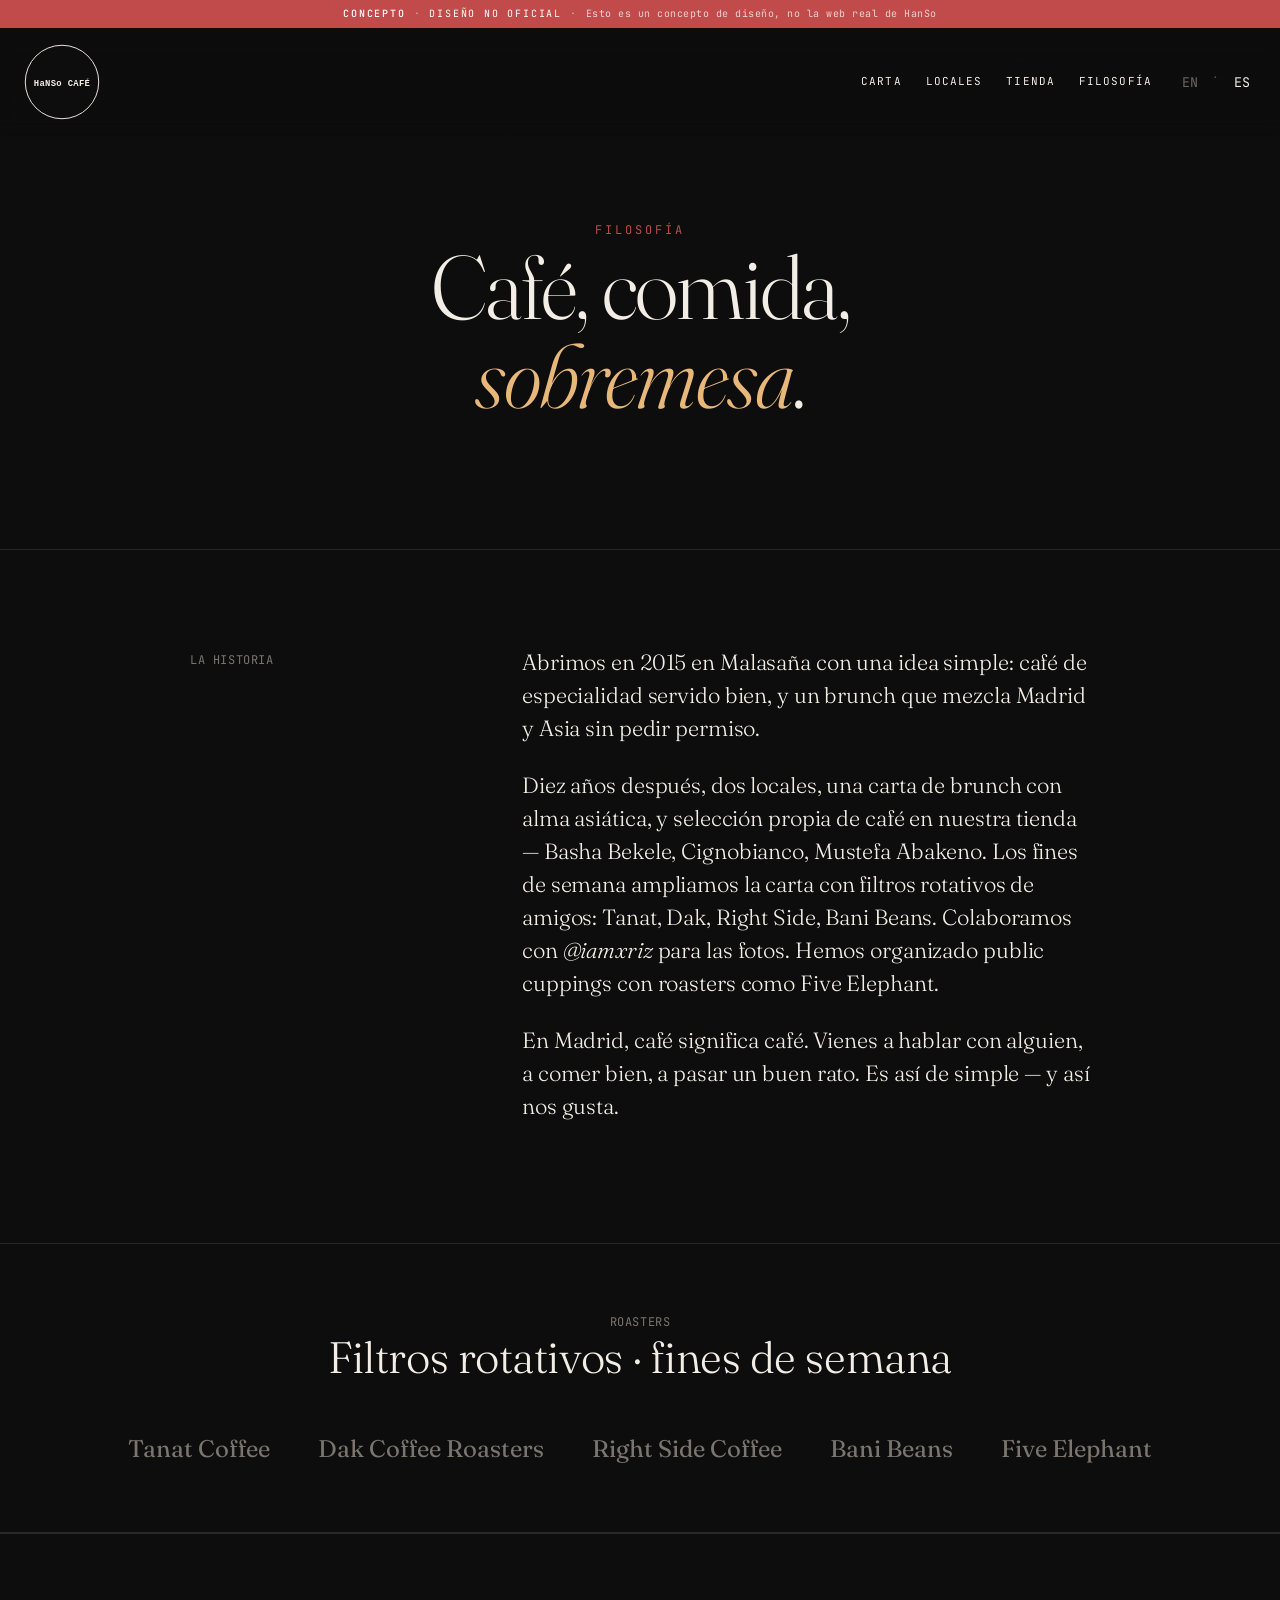
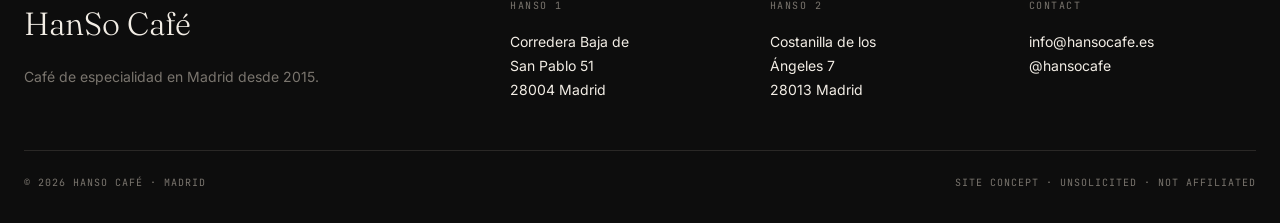
==== filosofia.html @ 284b5037 "HanSo Café — concept mockup site" ====
<!DOCTYPE html>
<html lang="es" class="lang-es">
<head>
<meta charset="UTF-8">
<meta name="viewport" content="width=device-width, initial-scale=1.0">
<title>Philosophy · HanSo Café</title>
<link rel="icon" type="image/svg+xml" href="favicon.svg">
<link rel="preconnect" href="https://fonts.googleapis.com">
<link rel="preconnect" href="https://fonts.gstatic.com" crossorigin>
<link href="https://fonts.googleapis.com/css2?family=Fraunces:ital,wght@0,300;0,400;0,500;1,400&family=Inter:wght@300;400;500&family=JetBrains+Mono:wght@400;500&display=swap" rel="stylesheet">
<link rel="stylesheet" href="css/style.css">
</head>
<body>

<div class="concept-banner">
  <strong>Concepto</strong><span class="sep">·</span><span>Diseño no oficial</span><span class="sep">·</span><span class="soft">Esto es un concepto de diseño, no la web real de HanSo</span>
</div>

<nav class="nav">
  <a href="index.html" class="nav-logo">
    <img src="logo.svg" alt="HanSo Café">
  </a>
  <div class="nav-right">
    <ul class="nav-links">
      <li><a href="menu.html" data-es>Carta</a><a href="menu.html" data-en>Menu</a></li>
      <li><a href="locales.html" data-es>Locales</a><a href="locales.html" data-en>Locations</a></li>
      <li><a href="tienda.html" data-es>Tienda</a><a href="tienda.html" data-en>Shop</a></li>
      <li><a href="filosofia.html" data-es>Filosofía</a><a href="filosofia.html" data-en>Philosophy</a></li>
    </ul>
    <div class="lang-toggle">
      <button data-lang="en">EN</button>
      <span class="sep">·</span>
      <button data-lang="es">ES</button>
    </div>
  </div>
</nav>

<section class="filosofia-hero">
  <span class="mono" data-es>Filosofía</span>
  <span class="mono" data-en>Philosophy</span>
  <h1 data-es>Café, comida,<br><em>sobremesa</em>.</h1>
  <h1 data-en>Coffee, food,<br><em>good company</em>.</h1>
</section>

<section class="story">
  <div class="story-grid">
    <div>
      <span class="mono" data-es>La historia</span>
      <span class="mono" data-en>The story</span>
    </div>
    <div class="story-text">
      <p data-es>Abrimos en 2015 en Malasaña con una idea simple: café de especialidad servido bien, y un brunch que mezcla Madrid y Asia sin pedir permiso.</p>
      <p data-es>Diez años después, dos locales, una carta de brunch con alma asiática, y selección propia de café en nuestra tienda — Basha Bekele, Cignobianco, Mustefa Abakeno. Los fines de semana ampliamos la carta con filtros rotativos de amigos: Tanat, Dak, Right Side, Bani Beans. Colaboramos con <em>@iamxriz</em> para las fotos. Hemos organizado public cuppings con roasters como Five Elephant.</p>
      <p data-es>En Madrid, café significa café. Vienes a hablar con alguien, a comer bien, a pasar un buen rato. Es así de simple — y así nos gusta.</p>

      <p data-en>We opened in Malasaña in 2015 with a simple idea: specialty coffee served properly, and a brunch that mixes Madrid and Asia without asking permission.</p>
      <p data-en>Ten years on — two locations, an Asian-soul brunch menu, and our own coffee selection in the shop — Basha Bekele, Cignobianco, Mustefa Abakeno. On weekends we expand with rotating filters from friends: Tanat, Dak, Right Side, Bani Beans. We work with <em>@iamxriz</em> on the photography. We've hosted public cuppings with roasters like Five Elephant.</p>
      <p data-en>In Madrid, café means café. You come to talk, to eat well, to spend a good moment. Simple as that — and we like it that way.</p>
    </div>
  </div>
</section>

<section class="roasters">
  <span class="mono" data-es>Roasters</span>
  <span class="mono" data-en>Roasters</span>
  <h2 data-es>Filtros rotativos · fines de semana</h2>
  <h2 data-en>Rotating weekend filters</h2>
  <div class="roasters-list">
    <span>Tanat Coffee</span>
    <span>Dak Coffee Roasters</span>
    <span>Right Side Coffee</span>
    <span>Bani Beans</span>
    <span>Five Elephant</span>
  </div>
</section>

<footer class="footer">
  <div class="footer-grid">
    <div class="footer-block">
      <div class="footer-mark">HanSo Café</div>
      <p class="muted" data-es>Café de especialidad en Madrid desde 2015.</p>
      <p class="muted" data-en>Specialty coffee in Madrid since 2015.</p>
    </div>
    <div class="footer-block">
      <div class="label">HanSo 1</div>
      <p>Corredera Baja de<br>San Pablo 51<br>28004 Madrid</p>
    </div>
    <div class="footer-block">
      <div class="label">HanSo 2</div>
      <p>Costanilla de los<br>Ángeles 7<br>28013 Madrid</p>
    </div>
    <div class="footer-block">
      <div class="label">Contact</div>
      <a href="mailto:info@hansocafe.es">info@hansocafe.es</a>
      <a href="https://instagram.com/hansocafe" target="_blank">@hansocafe</a>
    </div>
  </div>
  <div class="footer-bottom">
    <span>© 2026 HanSo Café · Madrid</span>
    <span>Site concept · Unsolicited · Not affiliated</span>
  </div>
</footer>

<script src="js/lang.js"></script>
</body>
</html>
---- css/style.css ----
/* =========================================================
   HanSo Café — Concept Mockup
   Design: dark editorial, Tokyo-Madrid minimalism
   ========================================================= */

/* ---------- Tokens ---------- */
:root {
  --bg: #0D0D0D;
  --bg-soft: #141211;
  --bg-card: #1A1816;
  --text: #F2EDE5;
  --text-muted: #7A756E;
  --border: #2A2826;
  --accent: #C14B4B;
  --accent-warm: #E8B87A;

  --font-display: 'Fraunces', 'Times New Roman', serif;
  --font-body: 'Inter', -apple-system, BlinkMacSystemFont, sans-serif;
  --font-mono: 'JetBrains Mono', 'Courier New', monospace;

  --space-1: 8px;
  --space-2: 16px;
  --space-3: 24px;
  --space-4: 32px;
  --space-5: 48px;
  --space-6: 64px;
  --space-7: 96px;
  --space-8: 128px;

  --max-w: 1280px;
}

/* ---------- Reset ---------- */
*, *::before, *::after { box-sizing: border-box; margin: 0; padding: 0; }
html { scroll-behavior: smooth; }
body {
  background: var(--bg);
  color: var(--text);
  font-family: var(--font-body);
  font-size: 16px;
  line-height: 1.6;
  -webkit-font-smoothing: antialiased;
  text-rendering: optimizeLegibility;
  opacity: 0;
  transition: opacity 0.15s ease;
}
body.fonts-ready { opacity: 1; }
img { max-width: 100%; display: block; }
a { color: inherit; text-decoration: none; transition: opacity 0.2s; }
a:hover { opacity: 0.7; }
button { font-family: inherit; cursor: pointer; border: none; background: none; color: inherit; }

/* ---------- Typography ---------- */
h1, h2, h3, h4 {
  font-family: var(--font-display);
  font-weight: 400;
  line-height: 1.1;
  letter-spacing: -0.01em;
}
.display-xl { font-size: clamp(48px, 8vw, 120px); font-weight: 300; letter-spacing: -0.03em; }
.display-l  { font-size: clamp(40px, 6vw, 80px); font-weight: 300; letter-spacing: -0.02em; }
.display-m  { font-size: clamp(32px, 4vw, 56px); font-weight: 400; }
.display-s  { font-size: clamp(24px, 2.5vw, 36px); font-weight: 400; }

.mono { font-family: var(--font-mono); font-size: 12px; letter-spacing: 0.05em; text-transform: uppercase; }
.muted { color: var(--text-muted); }

/* ---------- Layout ---------- */
.container { max-width: var(--max-w); margin: 0 auto; padding: 0 var(--space-3); }
.section { padding: var(--space-7) 0; }
.section-lg { padding: var(--space-8) 0; }

/* ---------- Concept banner ---------- */
.concept-banner {
  position: fixed;
  top: 0; left: 0; right: 0;
  z-index: 101;
  height: 28px;
  background: var(--accent);
  color: #fff;
  padding: 0 var(--space-3);
  font-family: var(--font-mono);
  font-size: 10px;
  letter-spacing: 0.18em;
  text-transform: uppercase;
  text-align: center;
  line-height: 28px;
  white-space: nowrap;
  overflow: hidden;
  text-overflow: ellipsis;
}
.concept-banner strong { font-weight: 500; }
.concept-banner .sep { opacity: 0.5; margin: 0 8px; }
.concept-banner .soft { opacity: 0.75; text-transform: none; letter-spacing: 0.05em; }
body { padding-top: 28px; }

/* ---------- Navigation ---------- */
.nav {
  position: fixed;
  top: 28px; left: 0; right: 0;
  z-index: 100;
  padding: var(--space-2) var(--space-3);
  display: flex;
  justify-content: space-between;
  align-items: center;
  background: linear-gradient(to bottom, rgba(13,13,13,0.85), transparent);
  backdrop-filter: blur(8px);
  -webkit-backdrop-filter: blur(8px);
}
.nav-logo {
  display: inline-flex;
  align-items: center;
}
.nav-logo img {
  height: 76px;
  width: 76px;
  display: block;
}
.nav-right {
  display: flex;
  align-items: center;
  gap: var(--space-3);
}
.nav-links {
  display: flex;
  gap: var(--space-3);
  list-style: none;
  font-family: var(--font-mono);
  font-size: 11px;
  letter-spacing: 0.1em;
  text-transform: uppercase;
}
.lang-toggle {
  font-family: var(--font-mono);
  font-size: 11px;
  letter-spacing: 0.1em;
  text-transform: uppercase;
  display: flex;
  gap: var(--space-1);
}
.lang-toggle button {
  opacity: 0.4;
  padding: 4px 6px;
  transition: opacity 0.2s;
}
.lang-toggle button.active { opacity: 1; }
.lang-toggle button:hover { opacity: 0.8; }
.lang-toggle .sep { opacity: 0.3; }

@media (max-width: 768px) {
  .nav-links { display: none; }
}

/* ---------- Hero ---------- */
.hero {
  position: relative;
  height: 100vh;
  min-height: 600px;
  width: 100%;
  overflow: hidden;
  display: flex;
  align-items: flex-end;
}
.hero-media {
  position: absolute;
  inset: 0;
  /* PLACEHOLDER — replace with @iamxriz pour-over photo */
  background:
    radial-gradient(ellipse at 30% 40%, rgba(232,184,122,0.08), transparent 60%),
    radial-gradient(ellipse at 70% 70%, rgba(193,75,75,0.06), transparent 50%),
    linear-gradient(180deg, #0a0908 0%, #1a1512 50%, #0a0908 100%);
}
.hero-media::after {
  content: '';
  position: absolute; inset: 0;
  background: linear-gradient(180deg, transparent 60%, rgba(13,13,13,0.6) 100%);
}
.hero-inner {
  position: relative;
  z-index: 2;
  width: 100%;
  padding: 0 var(--space-3) var(--space-5);
  display: flex;
  justify-content: space-between;
  align-items: flex-end;
  gap: var(--space-4);
}
.hero-caption { max-width: 400px; }
.hero-caption .mono { color: var(--text-muted); }
.hero-caption .title {
  font-family: var(--font-display);
  font-size: clamp(40px, 6vw, 72px);
  font-weight: 300;
  line-height: 1;
  margin-top: var(--space-2);
  letter-spacing: -0.02em;
}
.hero-scroll {
  font-family: var(--font-mono);
  font-size: 10px;
  letter-spacing: 0.2em;
  text-transform: uppercase;
  color: var(--text-muted);
  writing-mode: vertical-rl;
}

/* ---------- Intro strip ---------- */
.intro {
  padding: var(--space-7) var(--space-3);
  border-bottom: 1px solid var(--border);
}
.intro-grid {
  max-width: var(--max-w);
  margin: 0 auto;
  display: grid;
  grid-template-columns: 1fr 2fr;
  gap: var(--space-5);
  align-items: start;
}
.intro .mono { display: block; margin-bottom: var(--space-2); color: var(--text-muted); }
.intro-statement {
  font-family: var(--font-display);
  font-weight: 300;
  font-size: clamp(28px, 3.5vw, 48px);
  line-height: 1.2;
  letter-spacing: -0.015em;
}
.intro-statement em {
  font-style: italic;
  color: var(--accent-warm);
}
@media (max-width: 768px) {
  .intro-grid { grid-template-columns: 1fr; gap: var(--space-3); }
}

/* ---------- Locations teaser ---------- */
.locations-teaser { padding: var(--space-7) 0; border-bottom: 1px solid var(--border); }
.locations-grid {
  display: grid;
  grid-template-columns: 1fr 1fr;
  gap: 0;
  border-top: 1px solid var(--border);
}
.location-card {
  padding: var(--space-5) var(--space-4);
  border-right: 1px solid var(--border);
  position: relative;
}
.location-card:last-child { border-right: none; }
.location-card .label {
  font-family: var(--font-mono);
  font-size: 10px;
  letter-spacing: 0.15em;
  text-transform: uppercase;
  color: var(--text-muted);
  margin-bottom: var(--space-2);
}
.location-card .name {
  font-family: var(--font-display);
  font-size: clamp(28px, 3vw, 40px);
  font-weight: 400;
  margin-bottom: var(--space-3);
}
.location-card .address {
  font-size: 15px;
  line-height: 1.7;
  color: var(--text);
  margin-bottom: var(--space-2);
}
.location-card .hours {
  font-family: var(--font-mono);
  font-size: 11px;
  letter-spacing: 0.05em;
  color: var(--text-muted);
  margin-bottom: var(--space-3);
}
.location-card .link {
  font-family: var(--font-mono);
  font-size: 11px;
  letter-spacing: 0.1em;
  text-transform: uppercase;
  border-bottom: 1px solid var(--text);
  padding-bottom: 2px;
}
@media (max-width: 768px) {
  .locations-grid { grid-template-columns: 1fr; }
  .location-card { border-right: none; border-bottom: 1px solid var(--border); }
  .location-card:last-child { border-bottom: none; }
}

/* ---------- Menu teaser ---------- */
.menu-teaser { padding: var(--space-7) 0; border-bottom: 1px solid var(--border); }
.menu-teaser-head {
  display: flex;
  justify-content: space-between;
  align-items: baseline;
  margin-bottom: var(--space-5);
  padding: 0 var(--space-3);
}
.menu-teaser-head h2 { font-size: clamp(36px, 5vw, 64px); font-weight: 300; }
.menu-grid {
  display: grid;
  grid-template-columns: repeat(4, 1fr);
  gap: 1px;
  background: var(--border);
}
.menu-item {
  background: var(--bg);
  padding: var(--space-4) var(--space-3);
  aspect-ratio: 1;
  display: flex;
  flex-direction: column;
  justify-content: space-between;
  position: relative;
  overflow: hidden;
}
.menu-item-media {
  position: absolute;
  inset: 0;
  background: linear-gradient(135deg, #1a1614 0%, #0d0d0d 100%);
  opacity: 0.9;
}
.menu-item-content { position: relative; z-index: 2; display: flex; flex-direction: column; height: 100%; justify-content: space-between; }
.menu-item .item-number {
  font-family: var(--font-mono);
  font-size: 10px;
  color: var(--text-muted);
  letter-spacing: 0.15em;
}
.menu-item .item-name {
  font-family: var(--font-display);
  font-size: clamp(20px, 2vw, 26px);
  font-weight: 400;
  line-height: 1.15;
  margin-bottom: var(--space-1);
}
.menu-item .item-meta {
  display: flex;
  justify-content: space-between;
  align-items: baseline;
  font-family: var(--font-mono);
  font-size: 11px;
  color: var(--text-muted);
  letter-spacing: 0.05em;
}
.menu-item .item-price { color: var(--text); }
@media (max-width: 900px) { .menu-grid { grid-template-columns: repeat(2, 1fr); } }

/* ---------- NO LAPTOPS manifesto ---------- */
.manifesto {
  padding: var(--space-8) var(--space-3);
  text-align: center;
  border-bottom: 1px solid var(--border);
  position: relative;
  background: var(--bg);
}
.manifesto::before, .manifesto::after {
  content: '';
  position: absolute;
  left: 50%; transform: translateX(-50%);
  width: 40px; height: 1px;
  background: var(--accent);
}
.manifesto::before { top: var(--space-5); }
.manifesto::after { bottom: var(--space-5); }
.manifesto .mono {
  color: var(--accent);
  margin-bottom: var(--space-4);
  letter-spacing: 0.25em;
}
.manifesto h2 {
  font-family: var(--font-display);
  font-weight: 300;
  font-size: clamp(40px, 7vw, 96px);
  line-height: 1;
  letter-spacing: -0.02em;
  max-width: 900px;
  margin: 0 auto var(--space-4);
}
.manifesto h2 em { font-style: italic; color: var(--accent-warm); }
.manifesto p {
  font-size: 15px;
  color: var(--text-muted);
  max-width: 500px;
  margin: 0 auto;
  line-height: 1.7;
}

/* ---------- Shop teaser ---------- */
.shop-teaser { padding: var(--space-7) 0; border-bottom: 1px solid var(--border); }
.shop-teaser-head {
  display: flex;
  justify-content: space-between;
  align-items: baseline;
  margin-bottom: var(--space-5);
  padding: 0 var(--space-3);
}
.shop-teaser-head h2 { font-size: clamp(36px, 5vw, 64px); font-weight: 300; }
.shop-grid {
  display: grid;
  grid-template-columns: repeat(3, 1fr);
  gap: 1px;
  background: var(--border);
}
.shop-item {
  background: var(--bg);
  padding: var(--space-4) var(--space-3);
}
.shop-item-media {
  aspect-ratio: 4/5;
  background: linear-gradient(180deg, #1a1614 0%, #0d0d0d 100%);
  margin-bottom: var(--space-3);
}
.shop-item .label { font-family: var(--font-mono); font-size: 10px; color: var(--text-muted); letter-spacing: 0.15em; text-transform: uppercase; display: block; margin-bottom: 4px; }
.shop-item .name { font-family: var(--font-display); font-size: 22px; font-weight: 400; margin-bottom: 4px; }
.shop-item .price { font-family: var(--font-mono); font-size: 13px; color: var(--text); }
@media (max-width: 768px) { .shop-grid { grid-template-columns: 1fr 1fr; } }

/* ---------- Footer ---------- */
.footer {
  padding: var(--space-6) var(--space-3) var(--space-4);
  border-top: 1px solid var(--border);
}
.footer-grid {
  max-width: var(--max-w);
  margin: 0 auto;
  display: grid;
  grid-template-columns: 2fr 1fr 1fr 1fr;
  gap: var(--space-4);
  margin-bottom: var(--space-5);
}
.footer-block .label {
  font-family: var(--font-mono);
  font-size: 10px;
  letter-spacing: 0.15em;
  text-transform: uppercase;
  color: var(--text-muted);
  margin-bottom: var(--space-2);
}
.footer-block p, .footer-block a { font-size: 14px; line-height: 1.7; display: block; }
.footer-mark {
  font-family: var(--font-display);
  font-size: 32px;
  font-weight: 300;
  margin-bottom: var(--space-2);
}
.footer-bottom {
  max-width: var(--max-w);
  margin: 0 auto;
  padding-top: var(--space-3);
  border-top: 1px solid var(--border);
  display: flex;
  justify-content: space-between;
  font-family: var(--font-mono);
  font-size: 10px;
  letter-spacing: 0.1em;
  text-transform: uppercase;
  color: var(--text-muted);
}
@media (max-width: 768px) {
  .footer-grid { grid-template-columns: 1fr 1fr; }
  .footer-bottom { flex-direction: column; gap: var(--space-2); }
}

/* ---------- Menu page (full carta) ---------- */
.menu-page-hero {
  padding: calc(var(--space-7) + 60px) var(--space-3) var(--space-6);
  text-align: center;
  border-bottom: 1px solid var(--border);
}
.menu-page-hero .mono { color: var(--text-muted); margin-bottom: var(--space-2); }
.menu-page-hero h1 { font-size: clamp(56px, 10vw, 140px); font-weight: 300; line-height: 0.9; letter-spacing: -0.03em; }
.menu-page-hero .sub { color: var(--text-muted); margin-top: var(--space-2); font-size: 14px; }

.menu-full { padding: var(--space-6) var(--space-3); }
.menu-full-grid {
  max-width: 1100px;
  margin: 0 auto;
  display: grid;
  grid-template-columns: 1fr 1fr 1fr;
  gap: var(--space-5);
}
.menu-section-label {
  max-width: 1100px;
  margin: 0 auto var(--space-4);
  text-align: center;
  font-family: var(--font-mono);
  font-size: 11px;
  letter-spacing: 0.3em;
  text-transform: uppercase;
  color: var(--text-muted);
  padding-top: var(--space-3);
}
.menu-section-label::before, .menu-section-label::after {
  content: '';
  display: inline-block;
  width: 30px;
  height: 1px;
  background: var(--border);
  vertical-align: middle;
  margin: 0 var(--space-2);
}
.menu-category { border-top: 1px solid var(--border); padding-top: var(--space-3); }
.menu-category h3 {
  font-family: var(--font-display);
  font-size: 20px;
  font-weight: 400;
  margin-bottom: var(--space-3);
  display: flex;
  align-items: baseline;
  gap: var(--space-2);
}
.menu-category h3::before {
  content: '';
  flex: 1;
  height: 1px;
  background: var(--border);
  order: 2;
}
.menu-row {
  display: flex;
  justify-content: space-between;
  align-items: baseline;
  gap: var(--space-2);
  padding: var(--space-2) 0;
  border-bottom: 1px dashed var(--border);
}
.menu-row:last-child { border-bottom: none; }
.menu-row .dish {
  font-family: var(--font-body);
  font-size: 14px;
  color: var(--text);
}
.menu-row .dish-desc {
  display: block;
  font-family: var(--font-mono);
  font-size: 10px;
  color: var(--text-muted);
  margin-top: 2px;
  letter-spacing: 0.05em;
  line-height: 1.5;
}
.menu-row .price {
  font-family: var(--font-mono);
  font-size: 13px;
  color: var(--text);
  white-space: nowrap;
}
@media (max-width: 900px) { .menu-full-grid { grid-template-columns: 1fr; } }

/* ---------- Locales page ---------- */
.locales-hero {
  padding: calc(var(--space-7) + 60px) var(--space-3) var(--space-6);
  border-bottom: 1px solid var(--border);
}
.locales-hero h1 { font-size: clamp(48px, 8vw, 96px); font-weight: 300; letter-spacing: -0.02em; }
.locales-hero .mono { color: var(--text-muted); margin-bottom: var(--space-2); }

.locales-detail { padding: var(--space-6) 0; }
.locale-row {
  display: grid;
  grid-template-columns: 1fr 1fr;
  gap: 0;
  border-bottom: 1px solid var(--border);
}
.locale-row:last-child { border-bottom: none; }
.locale-media {
  aspect-ratio: 4/3;
  background: linear-gradient(180deg, #1a1614 0%, #0d0d0d 100%);
}
.locale-info {
  padding: var(--space-5);
  display: flex;
  flex-direction: column;
  justify-content: center;
}
.locale-info .label { font-family: var(--font-mono); font-size: 10px; color: var(--text-muted); letter-spacing: 0.15em; text-transform: uppercase; margin-bottom: var(--space-2); }
.locale-info h2 { font-family: var(--font-display); font-size: clamp(32px, 4vw, 56px); font-weight: 300; margin-bottom: var(--space-3); }
.locale-info .address { font-size: 16px; line-height: 1.7; margin-bottom: var(--space-2); }
.locale-info .hours { font-family: var(--font-mono); font-size: 12px; color: var(--text-muted); line-height: 1.8; margin-bottom: var(--space-3); }
.locale-info .contact { font-size: 14px; line-height: 1.8; margin-bottom: var(--space-3); color: var(--text-muted); }
.locale-info .contact a { color: var(--text); }
.locale-info .maps-link { font-family: var(--font-mono); font-size: 11px; letter-spacing: 0.1em; text-transform: uppercase; border: 1px solid var(--border); padding: var(--space-2) var(--space-3); display: inline-block; width: fit-content; transition: all 0.2s; }
.locale-info .maps-link:hover { border-color: var(--text); opacity: 1; }

.locale-row.reverse .locale-media { order: 2; }
@media (max-width: 768px) {
  .locale-row, .locale-row.reverse { grid-template-columns: 1fr; }
  .locale-row.reverse .locale-media { order: 0; }
}

/* ---------- Tienda page ---------- */
.tienda-hero {
  padding: calc(var(--space-7) + 60px) var(--space-3) var(--space-6);
  border-bottom: 1px solid var(--border);
}
.tienda-hero h1 { font-size: clamp(48px, 8vw, 96px); font-weight: 300; letter-spacing: -0.02em; }
.tienda-hero .mono { color: var(--text-muted); margin-bottom: var(--space-2); }
.tienda-hero .intro-text { max-width: 600px; color: var(--text-muted); font-size: 15px; line-height: 1.7; margin-top: var(--space-3); }

.tienda-grid {
  display: grid;
  grid-template-columns: repeat(3, 1fr);
  gap: 1px;
  background: var(--border);
  border-bottom: 1px solid var(--border);
}
.tienda-item { background: var(--bg); padding: var(--space-3); display: flex; flex-direction: column; }
.tienda-item .media { aspect-ratio: 1/1; background: linear-gradient(180deg, #1a1614 0%, #0d0d0d 100%); margin-bottom: var(--space-2); }
.tienda-item .label { font-family: var(--font-mono); font-size: 10px; color: var(--text-muted); letter-spacing: 0.15em; text-transform: uppercase; display: block; margin-bottom: 2px; }
.tienda-item .name { font-family: var(--font-display); font-size: 20px; font-weight: 400; margin-bottom: var(--space-1); line-height: 1.2; }
.tienda-item .desc { font-size: 12px; color: var(--text-muted); line-height: 1.5; margin-bottom: var(--space-2); }
.tienda-item .bottom { display: flex; justify-content: space-between; align-items: center; margin-top: auto; padding-top: var(--space-2); border-top: 1px solid var(--border); }
.tienda-item .price { font-family: var(--font-mono); font-size: 16px; color: var(--text); }
.tienda-item .add { font-family: var(--font-mono); font-size: 11px; letter-spacing: 0.1em; text-transform: uppercase; color: var(--text-muted); }
@media (max-width: 768px) { .tienda-grid { grid-template-columns: 1fr 1fr; } }

/* ---------- Filosofía page ---------- */
.filosofia-hero {
  padding: calc(var(--space-8) + 60px) var(--space-3) var(--space-8);
  text-align: center;
  border-bottom: 1px solid var(--border);
}
.filosofia-hero .mono { color: var(--accent); letter-spacing: 0.25em; margin-bottom: var(--space-4); }
.filosofia-hero h1 {
  font-family: var(--font-display);
  font-weight: 300;
  font-size: clamp(48px, 7vw, 96px);
  line-height: 1;
  letter-spacing: -0.02em;
  max-width: 900px;
  margin: 0 auto;
}
.filosofia-hero h1 em { font-style: italic; color: var(--accent-warm); }

.story { padding: var(--space-7) var(--space-3); border-bottom: 1px solid var(--border); }
.story-grid {
  max-width: 900px;
  margin: 0 auto;
  display: grid;
  grid-template-columns: 1fr 2fr;
  gap: var(--space-5);
  align-items: start;
}
.story-grid .mono { color: var(--text-muted); }
.story-text p {
  font-family: var(--font-display);
  font-size: 22px;
  font-weight: 300;
  line-height: 1.5;
  margin-bottom: var(--space-3);
  letter-spacing: -0.005em;
}
.story-text p:last-child { margin-bottom: 0; }
@media (max-width: 768px) { .story-grid { grid-template-columns: 1fr; gap: var(--space-3); } .story-text p { font-size: 18px; } }

.roasters { padding: var(--space-6) var(--space-3); border-bottom: 1px solid var(--border); text-align: center; }
.roasters .mono { color: var(--text-muted); margin-bottom: var(--space-3); }
.roasters h2 { font-family: var(--font-display); font-weight: 300; font-size: clamp(28px, 3.5vw, 44px); margin-bottom: var(--space-5); }
.roasters-list {
  display: flex;
  justify-content: center;
  gap: var(--space-5);
  flex-wrap: wrap;
  font-family: var(--font-display);
  font-size: clamp(18px, 2vw, 24px);
  font-weight: 400;
  color: var(--text-muted);
}
.roasters-list span { transition: color 0.2s; cursor: default; }
.roasters-list span:hover { color: var(--text); }

/* ---------- Lang toggle classes (for JS) ---------- */
.lang-es [data-en],
.lang-en [data-es] { display: none; }
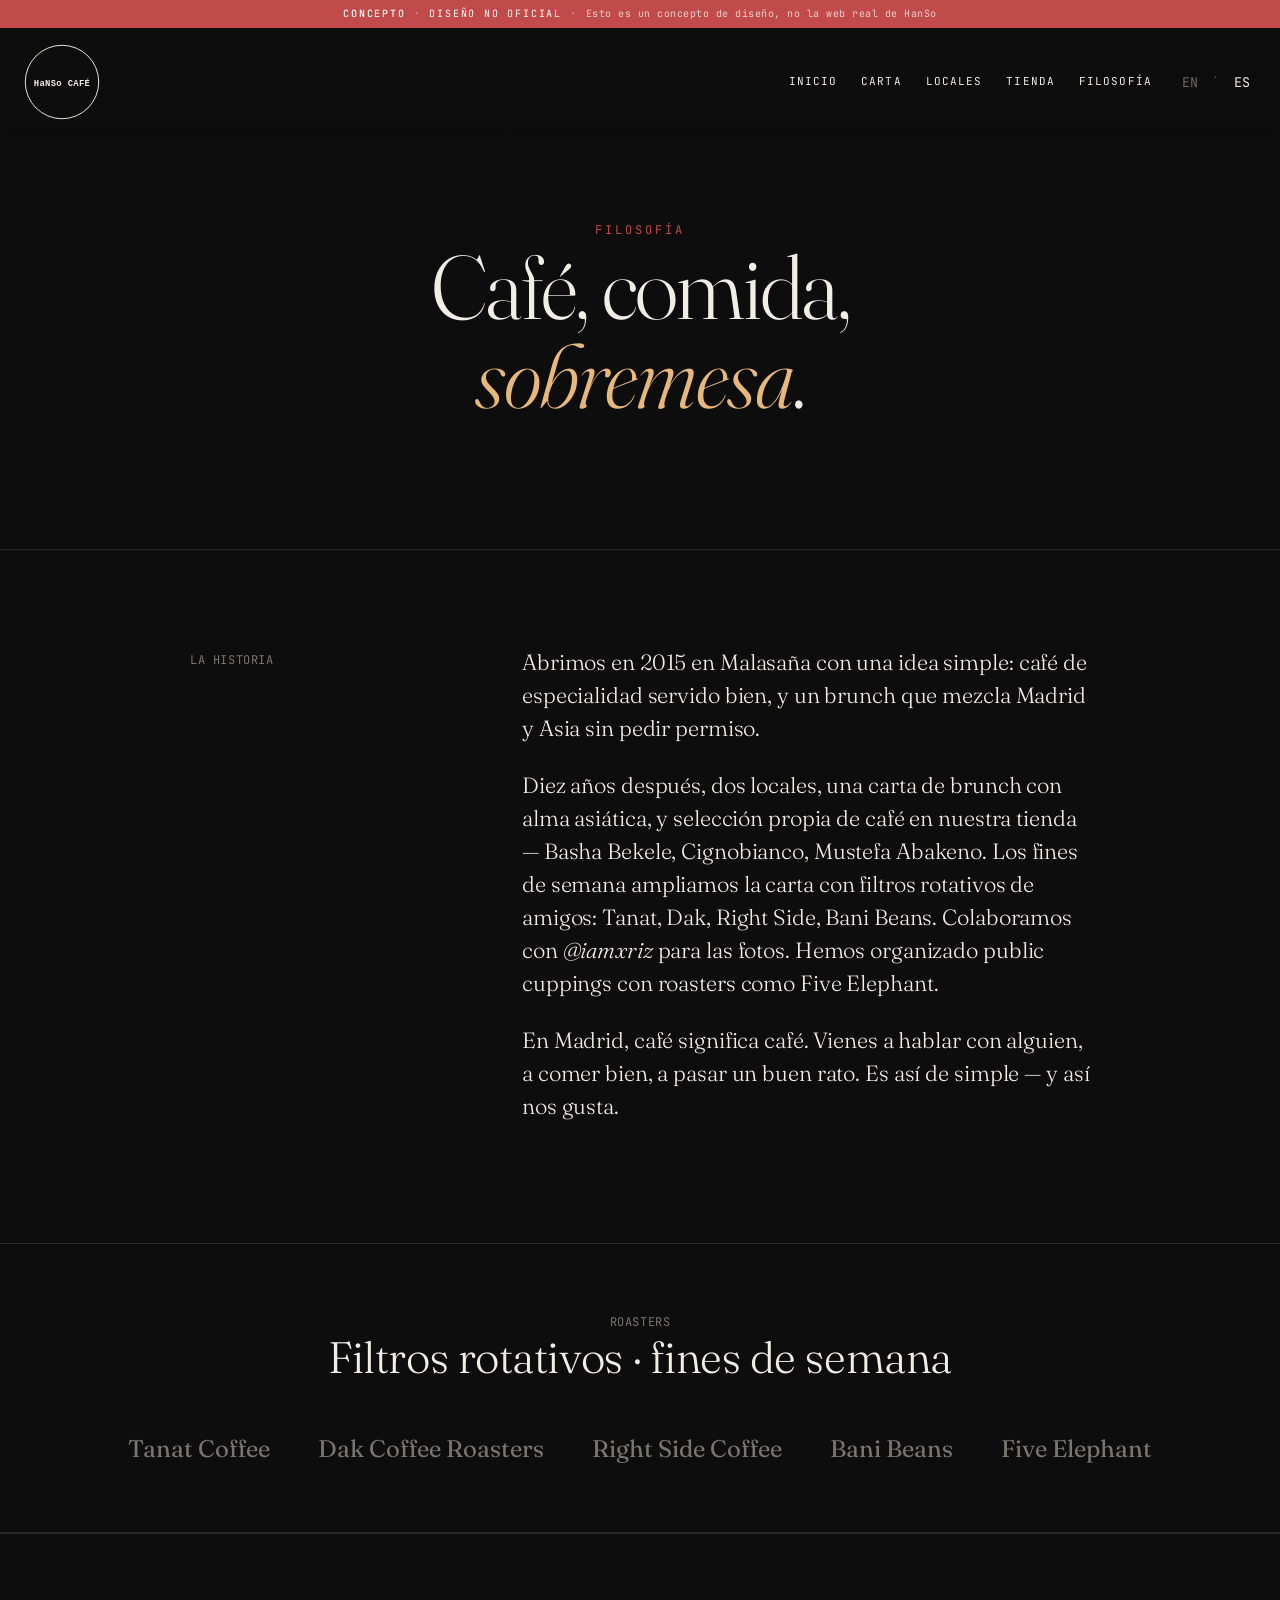
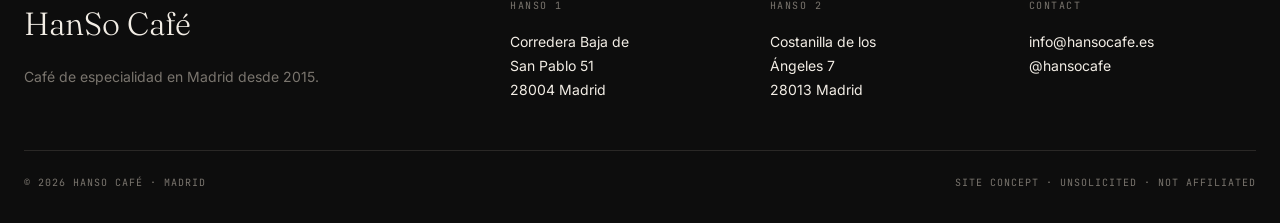
==== commit ce934dd4: "Add Inicio/Home nav link to all pages Users had to click the logo to return home, which wasn't obvio" ====
--- a/filosofia.html
+++ b/filosofia.html
@@ -8,7 +8,7 @@
 <link rel="preconnect" href="https://fonts.googleapis.com">
 <link rel="preconnect" href="https://fonts.gstatic.com" crossorigin>
 <link href="https://fonts.googleapis.com/css2?family=Fraunces:ital,wght@0,300;0,400;0,500;1,400&family=Inter:wght@300;400;500&family=JetBrains+Mono:wght@400;500&display=swap" rel="stylesheet">
-<link rel="stylesheet" href="css/style.css">
+<link rel="stylesheet" href="css/style.css?v=1775477150">
 </head>
 <body>
 
@@ -22,11 +22,13 @@
   </a>
   <div class="nav-right">
     <ul class="nav-links">
+      <li><a href="index.html" data-es>Inicio</a><a href="index.html" data-en>Home</a></li>
       <li><a href="menu.html" data-es>Carta</a><a href="menu.html" data-en>Menu</a></li>
       <li><a href="locales.html" data-es>Locales</a><a href="locales.html" data-en>Locations</a></li>
       <li><a href="tienda.html" data-es>Tienda</a><a href="tienda.html" data-en>Shop</a></li>
       <li><a href="filosofia.html" data-es>Filosofía</a><a href="filosofia.html" data-en>Philosophy</a></li>
     </ul>
+    <button class="hamburger" aria-label="Menu"><span></span><span></span><span></span></button>
     <div class="lang-toggle">
       <button data-lang="en">EN</button>
       <span class="sep">·</span>
@@ -101,6 +103,14 @@
   </div>
 </footer>
 
+<div class="mobile-menu">
+  <a href="index.html" data-es>Inicio</a><a href="index.html" data-en>Home</a>
+  <a href="menu.html" data-es>Carta</a><a href="menu.html" data-en>Menu</a>
+  <a href="locales.html" data-es>Locales</a><a href="locales.html" data-en>Locations</a>
+  <a href="tienda.html" data-es>Tienda</a><a href="tienda.html" data-en>Shop</a>
+  <a href="filosofia.html" data-es>Filosofía</a><a href="filosofia.html" data-en>Philosophy</a>
+</div>
+
 <script src="js/lang.js"></script>
 </body>
 </html>
--- a/css/style.css
+++ b/css/style.css
@@ -32,7 +32,7 @@
 
 /* ---------- Reset ---------- */
 *, *::before, *::after { box-sizing: border-box; margin: 0; padding: 0; }
-html { scroll-behavior: smooth; }
+html { scroll-behavior: smooth; overflow-x: hidden; }
 body {
   background: var(--bg);
   color: var(--text);
@@ -41,6 +41,7 @@
   line-height: 1.6;
   -webkit-font-smoothing: antialiased;
   text-rendering: optimizeLegibility;
+  overflow-x: hidden;
   opacity: 0;
   transition: opacity 0.15s ease;
 }
@@ -147,8 +148,43 @@
 .lang-toggle button:hover { opacity: 0.8; }
 .lang-toggle .sep { opacity: 0.3; }
 
+/* --- Hamburger menu --- */
+.hamburger {
+  display: none; background: none; border: none; cursor: pointer;
+  width: 28px; height: 20px; position: relative; padding: 0;
+  z-index: 110;
+  -webkit-tap-highlight-color: transparent;
+  touch-action: manipulation;
+  min-width: 44px; min-height: 44px;
+}
+.hamburger span {
+  display: block; position: absolute; left: 50%; width: 28px; height: 2px;
+  margin-left: -14px;
+  background: var(--text); transition: transform 0.3s, opacity 0.3s;
+}
+.hamburger span:nth-child(1) { top: 12px; }
+.hamburger span:nth-child(2) { top: 21px; }
+.hamburger span:nth-child(3) { top: 30px; }
+.hamburger.active span:nth-child(1) { top: 21px; transform: rotate(45deg); }
+.hamburger.active span:nth-child(2) { opacity: 0; }
+.hamburger.active span:nth-child(3) { top: 21px; transform: rotate(-45deg); }
+
+.mobile-menu {
+  display: none; position: fixed; top: 0; left: 0; right: 0; bottom: 0;
+  background: rgba(10,10,10,0.97); z-index: 9999;
+  flex-direction: column; align-items: center; justify-content: center; gap: 32px;
+}
+.mobile-menu.open { display: flex; }
+.mobile-menu a {
+  font-family: var(--font-mono); font-size: 16px; letter-spacing: 0.2em;
+  text-transform: uppercase; color: var(--text); transition: color 0.2s;
+}
+.mobile-menu a:hover { color: var(--accent-warm, var(--orange, #E8762D)); }
+
 @media (max-width: 768px) {
   .nav-links { display: none; }
+  .hamburger { display: flex; align-items: center; justify-content: center; }
+  .nav { z-index: 10000; }
 }
 
 /* ---------- Hero ---------- */
@@ -344,7 +380,13 @@
   letter-spacing: 0.05em;
 }
 .menu-item .item-price { color: var(--text); }
-@media (max-width: 900px) { .menu-grid { grid-template-columns: repeat(2, 1fr); } }
+@media (max-width: 900px) {
+  .menu-grid { grid-template-columns: repeat(3, 1fr); }
+  .menu-item { padding: var(--space-2) var(--space-1); }
+  .menu-item .item-name { font-size: 14px; }
+  .menu-item .item-meta { font-size: 9px; }
+  .menu-item .item-number { font-size: 8px; }
+}
 
 /* ---------- NO LAPTOPS manifesto ---------- */
 .manifesto {
@@ -414,7 +456,13 @@
 .shop-item .label { font-family: var(--font-mono); font-size: 10px; color: var(--text-muted); letter-spacing: 0.15em; text-transform: uppercase; display: block; margin-bottom: 4px; }
 .shop-item .name { font-family: var(--font-display); font-size: 22px; font-weight: 400; margin-bottom: 4px; }
 .shop-item .price { font-family: var(--font-mono); font-size: 13px; color: var(--text); }
-@media (max-width: 768px) { .shop-grid { grid-template-columns: 1fr 1fr; } }
+@media (max-width: 768px) {
+  .shop-grid { grid-template-columns: repeat(3, 1fr); background: var(--bg); gap: 1px; }
+  .shop-grid .shop-item { padding: var(--space-2) var(--space-1); }
+  .shop-item .name { font-size: 16px; }
+  .shop-item .price { font-size: 11px; }
+  .shop-item .label { font-size: 8px; }
+}
 
 /* ---------- Footer ---------- */
 .footer {
@@ -546,7 +594,13 @@
   color: var(--text);
   white-space: nowrap;
 }
-@media (max-width: 900px) { .menu-full-grid { grid-template-columns: 1fr; } }
+@media (max-width: 900px) {
+  .menu-full-grid { grid-template-columns: repeat(3, 1fr); gap: var(--space-2); }
+  .menu-category h3 { font-size: 14px; }
+  .menu-row .dish { font-size: 11px; }
+  .menu-row .price { font-size: 10px; }
+  .menu-row { padding: var(--space-1) 0; }
+}
 
 /* ---------- Locales page ---------- */
 .locales-hero {
@@ -613,7 +667,13 @@
 .tienda-item .bottom { display: flex; justify-content: space-between; align-items: center; margin-top: auto; padding-top: var(--space-2); border-top: 1px solid var(--border); }
 .tienda-item .price { font-family: var(--font-mono); font-size: 16px; color: var(--text); }
 .tienda-item .add { font-family: var(--font-mono); font-size: 11px; letter-spacing: 0.1em; text-transform: uppercase; color: var(--text-muted); }
-@media (max-width: 768px) { .tienda-grid { grid-template-columns: 1fr 1fr; } }
+@media (max-width: 768px) {
+  .tienda-grid { grid-template-columns: repeat(3, 1fr); }
+  .tienda-item { padding: var(--space-1); }
+  .tienda-item .name { font-size: 14px; }
+  .tienda-item .desc { font-size: 10px; }
+  .tienda-item .price { font-size: 12px; }
+}
 
 /* ---------- Filosofía page ---------- */
 .filosofia-hero {
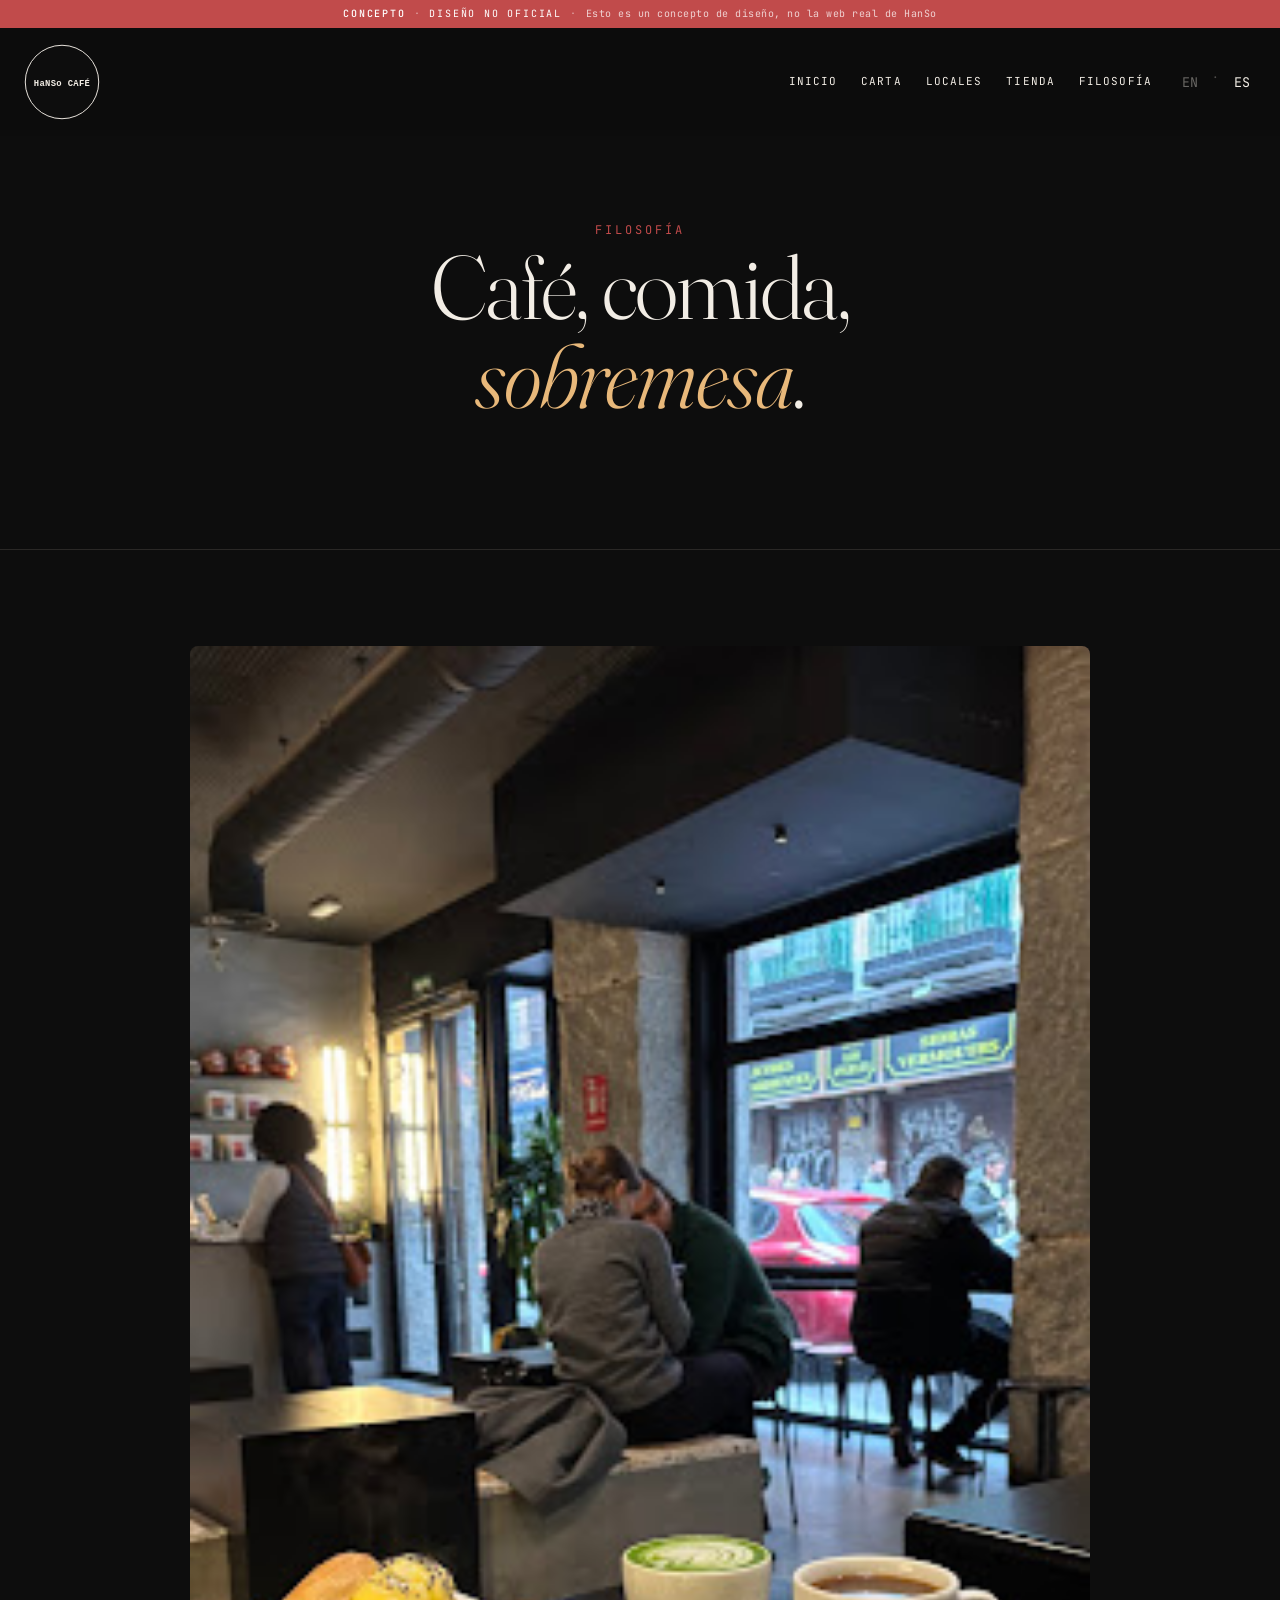
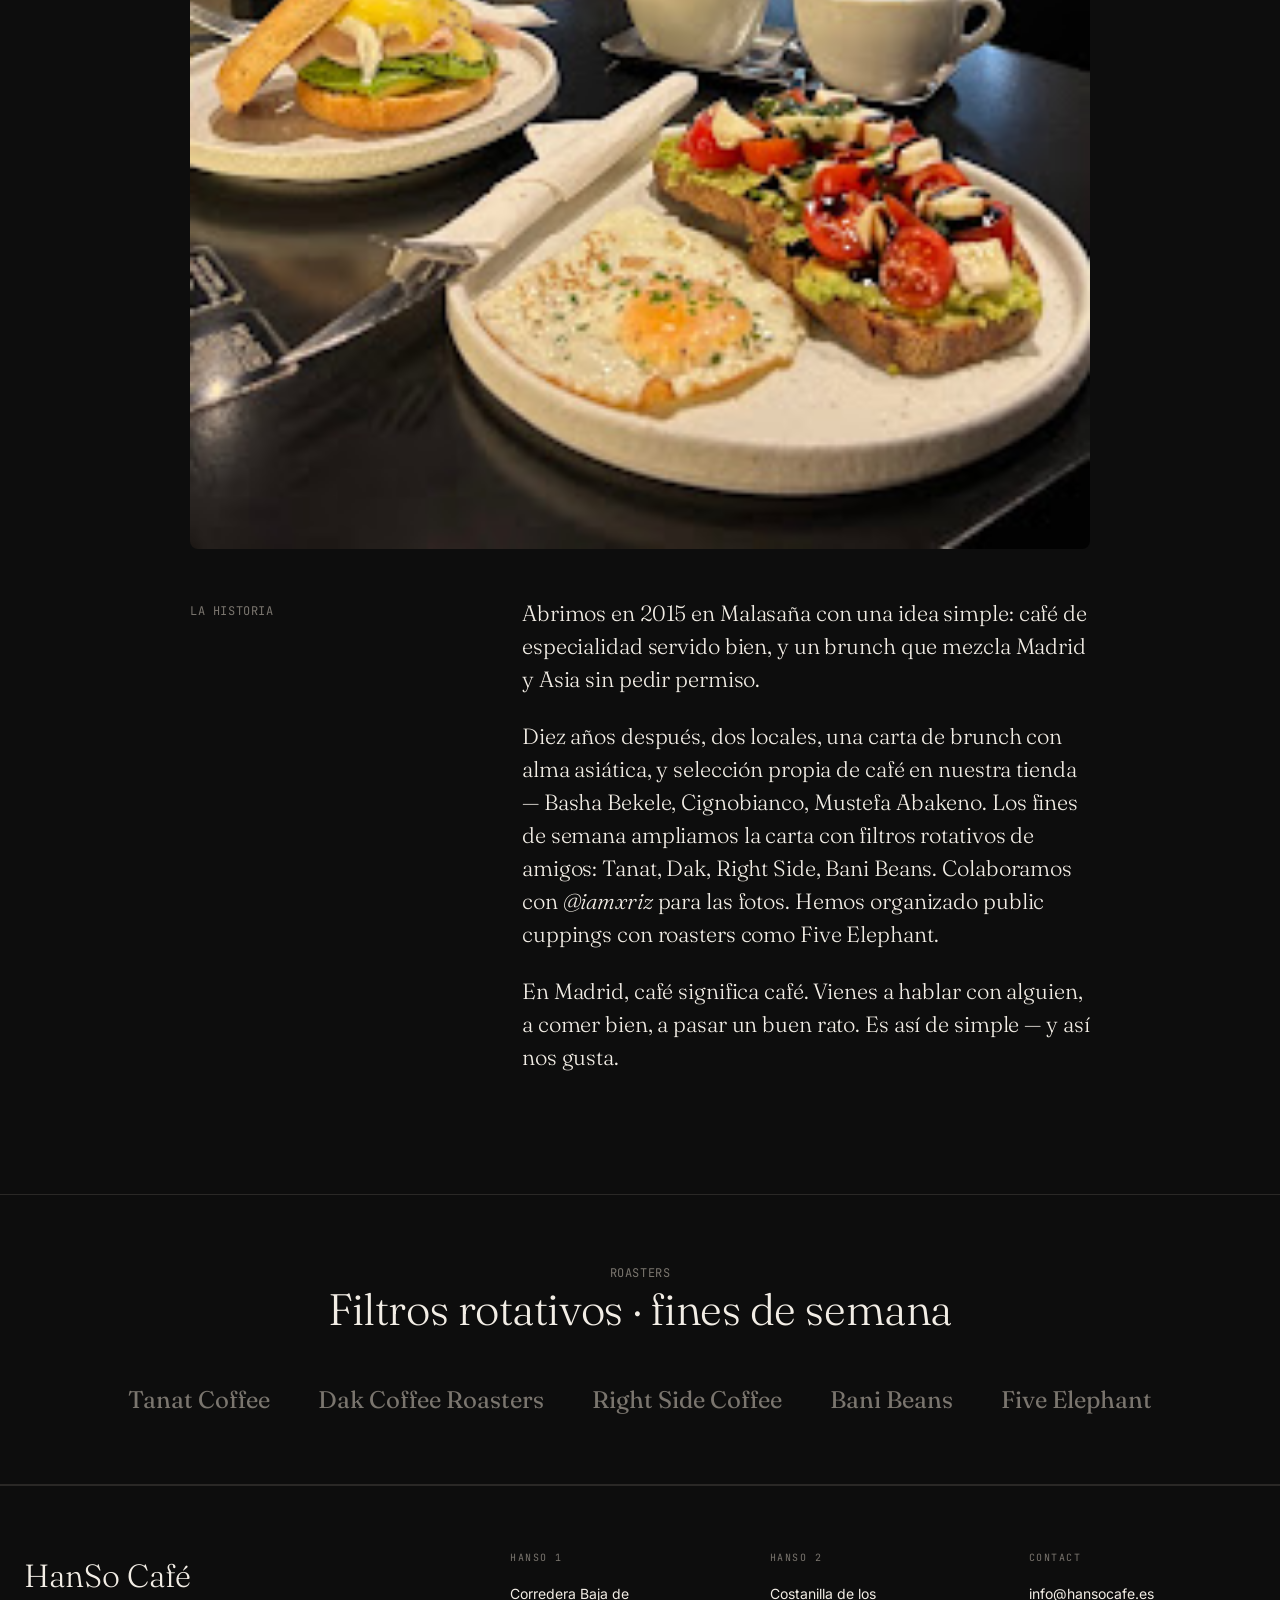
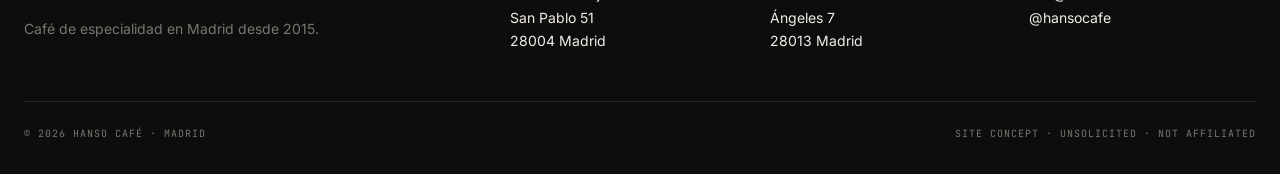
==== commit 2e55a2ef: "Add photos across HanSo site - Filosofía: brunch spread image above story section - Locales: storefr" ====
--- a/filosofia.html
+++ b/filosofia.html
@@ -45,6 +45,9 @@
 </section>
 
 <section class="story">
+  <div class="story-image">
+    <img src="img/brunch-spread.png" alt="HanSo brunch" style="width:100%; border-radius:8px; margin-bottom:var(--space-5);">
+  </div>
   <div class="story-grid">
     <div>
       <span class="mono" data-es>La historia</span>
--- a/css/style.css
+++ b/css/style.css
@@ -32,7 +32,7 @@
 
 /* ---------- Reset ---------- */
 *, *::before, *::after { box-sizing: border-box; margin: 0; padding: 0; }
-html { scroll-behavior: smooth; overflow-x: hidden; }
+html { scroll-behavior: smooth; }
 body {
   background: var(--bg);
   color: var(--text);
@@ -104,7 +104,7 @@
   display: flex;
   justify-content: space-between;
   align-items: center;
-  background: linear-gradient(to bottom, rgba(13,13,13,0.85), transparent);
+  background: rgba(13,13,13,0.95);
   backdrop-filter: blur(8px);
   -webkit-backdrop-filter: blur(8px);
 }
@@ -200,11 +200,7 @@
 .hero-media {
   position: absolute;
   inset: 0;
-  /* PLACEHOLDER — replace with @iamxriz pour-over photo */
-  background:
-    radial-gradient(ellipse at 30% 40%, rgba(232,184,122,0.08), transparent 60%),
-    radial-gradient(ellipse at 70% 70%, rgba(193,75,75,0.06), transparent 50%),
-    linear-gradient(180deg, #0a0908 0%, #1a1512 50%, #0a0908 100%);
+  background: url('../img/hero.png') center/cover no-repeat;
 }
 .hero-media::after {
   content: '';
@@ -694,6 +690,7 @@
 .filosofia-hero h1 em { font-style: italic; color: var(--accent-warm); }
 
 .story { padding: var(--space-7) var(--space-3); border-bottom: 1px solid var(--border); }
+.story-image { max-width: 900px; margin: 0 auto; }
 .story-grid {
   max-width: 900px;
   margin: 0 auto;
